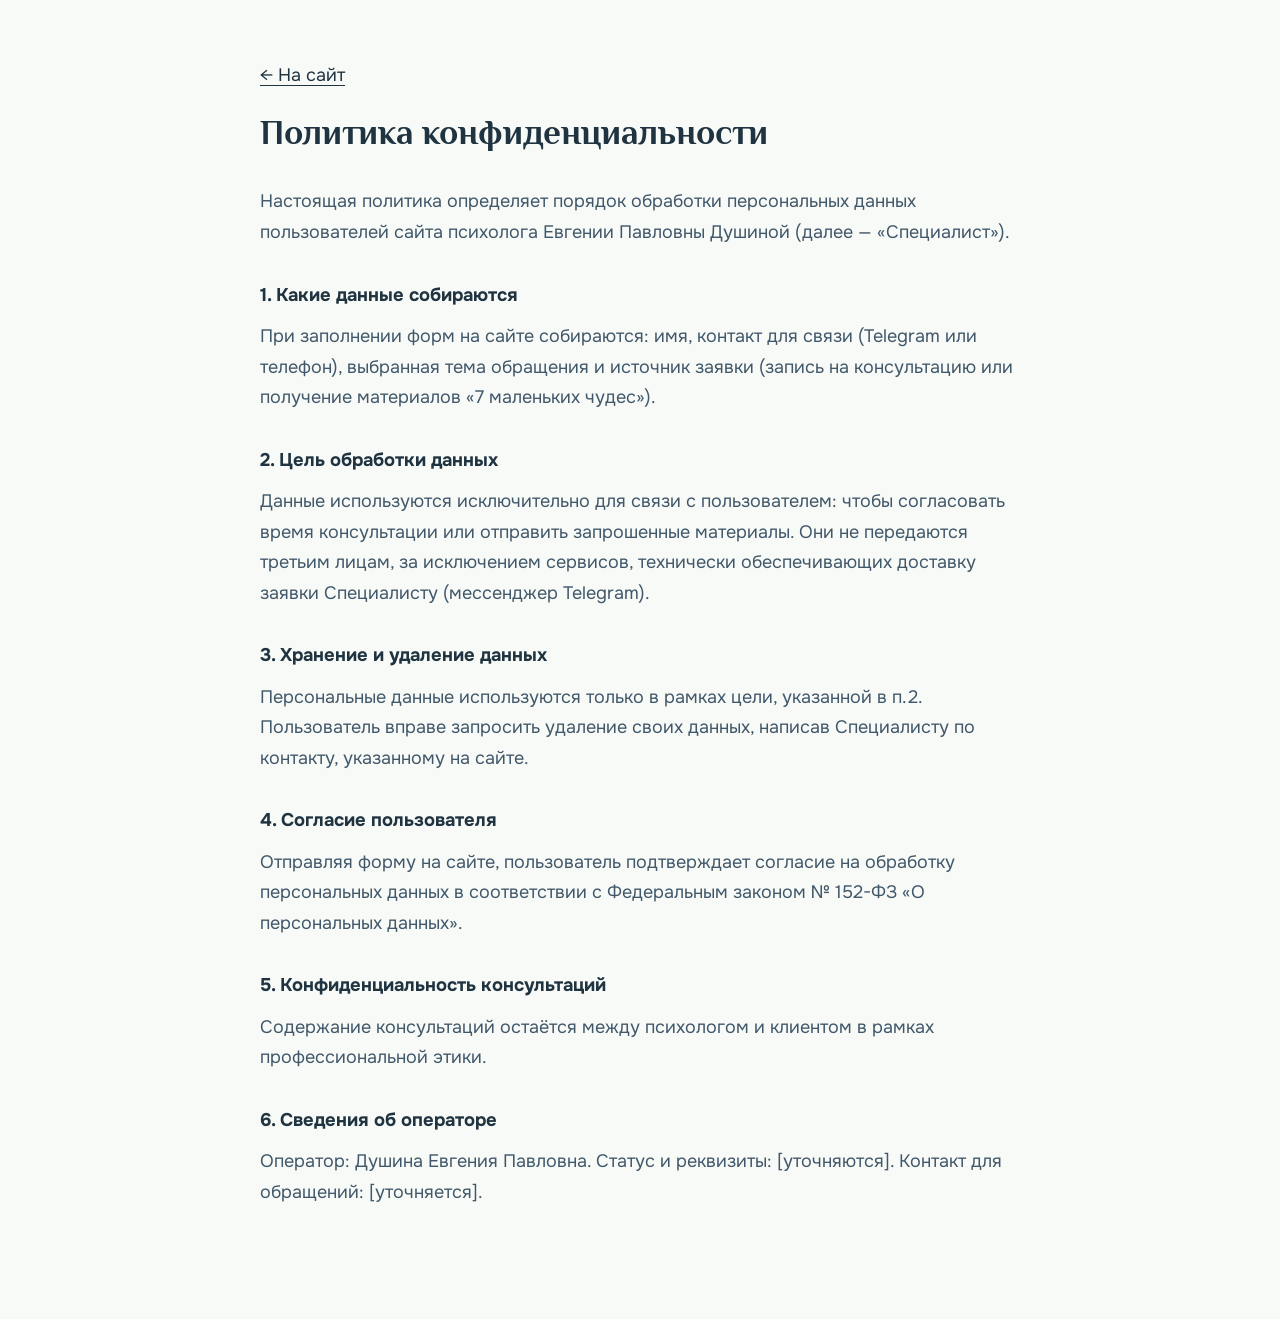
==== privacy.html @ d95d9e1d "init: landing for Evgeniya Dushina" ====
<!DOCTYPE html>
<html lang="ru">
<head>
<meta charset="UTF-8">
<meta name="viewport" content="width=device-width, initial-scale=1.0">
<title>Политика конфиденциальности — Евгения Душина, психолог</title>
<meta name="robots" content="noindex">
<link href="https://fonts.googleapis.com/css2?family=Onest:wght@400;600&family=Philosopher:wght@700&display=swap" rel="stylesheet">
<style>
  body { font-family: 'Onest', system-ui, sans-serif; max-width: 760px; margin: 0 auto; padding: 60px 24px 100px; color: #1F3340; line-height: 1.7; background: #F8FAF7; font-size: 18px; }
  h1 { font-family: 'Philosopher', Georgia, serif; font-size: 2.2rem; margin: 0 0 24px; }
  h2 { font-size: 1.15rem; margin: 32px 0 10px; }
  a { color: #1F3340; text-underline-offset: 4px; }
  p { margin: 0 0 12px; color: #41586A; }
</style>
</head>
<body>
  <p><a href="index.html">← На сайт</a></p>
  <h1>Политика конфиденциальности</h1>
  <p>Настоящая политика определяет порядок обработки персональных данных пользователей сайта психолога Евгении Павловны Душиной (далее — «Специалист»).</p>

  <h2>1. Какие данные собираются</h2>
  <p>При заполнении форм на сайте собираются: имя, контакт для связи (Telegram или телефон), выбранная тема обращения и источник заявки (запись на консультацию или получение материалов «7 маленьких чудес»).</p>

  <h2>2. Цель обработки данных</h2>
  <p>Данные используются исключительно для связи с пользователем: чтобы согласовать время консультации или отправить запрошенные материалы. Они не передаются третьим лицам, за исключением сервисов, технически обеспечивающих доставку заявки Специалисту (мессенджер Telegram).</p>

  <h2>3. Хранение и удаление данных</h2>
  <p>Персональные данные используются только в рамках цели, указанной в п.2. Пользователь вправе запросить удаление своих данных, написав Специалисту по контакту, указанному на сайте.</p>

  <h2>4. Согласие пользователя</h2>
  <p>Отправляя форму на сайте, пользователь подтверждает согласие на обработку персональных данных в соответствии с Федеральным законом № 152-ФЗ «О персональных данных».</p>

  <h2>5. Конфиденциальность консультаций</h2>
  <p>Содержание консультаций остаётся между психологом и клиентом в рамках профессиональной этики.</p>

  <h2>6. Сведения об операторе</h2>
  <p>Оператор: Душина Евгения Павловна. Статус и реквизиты: [уточняются]. Контакт для обращений: [уточняется].</p>
</body>
</html>
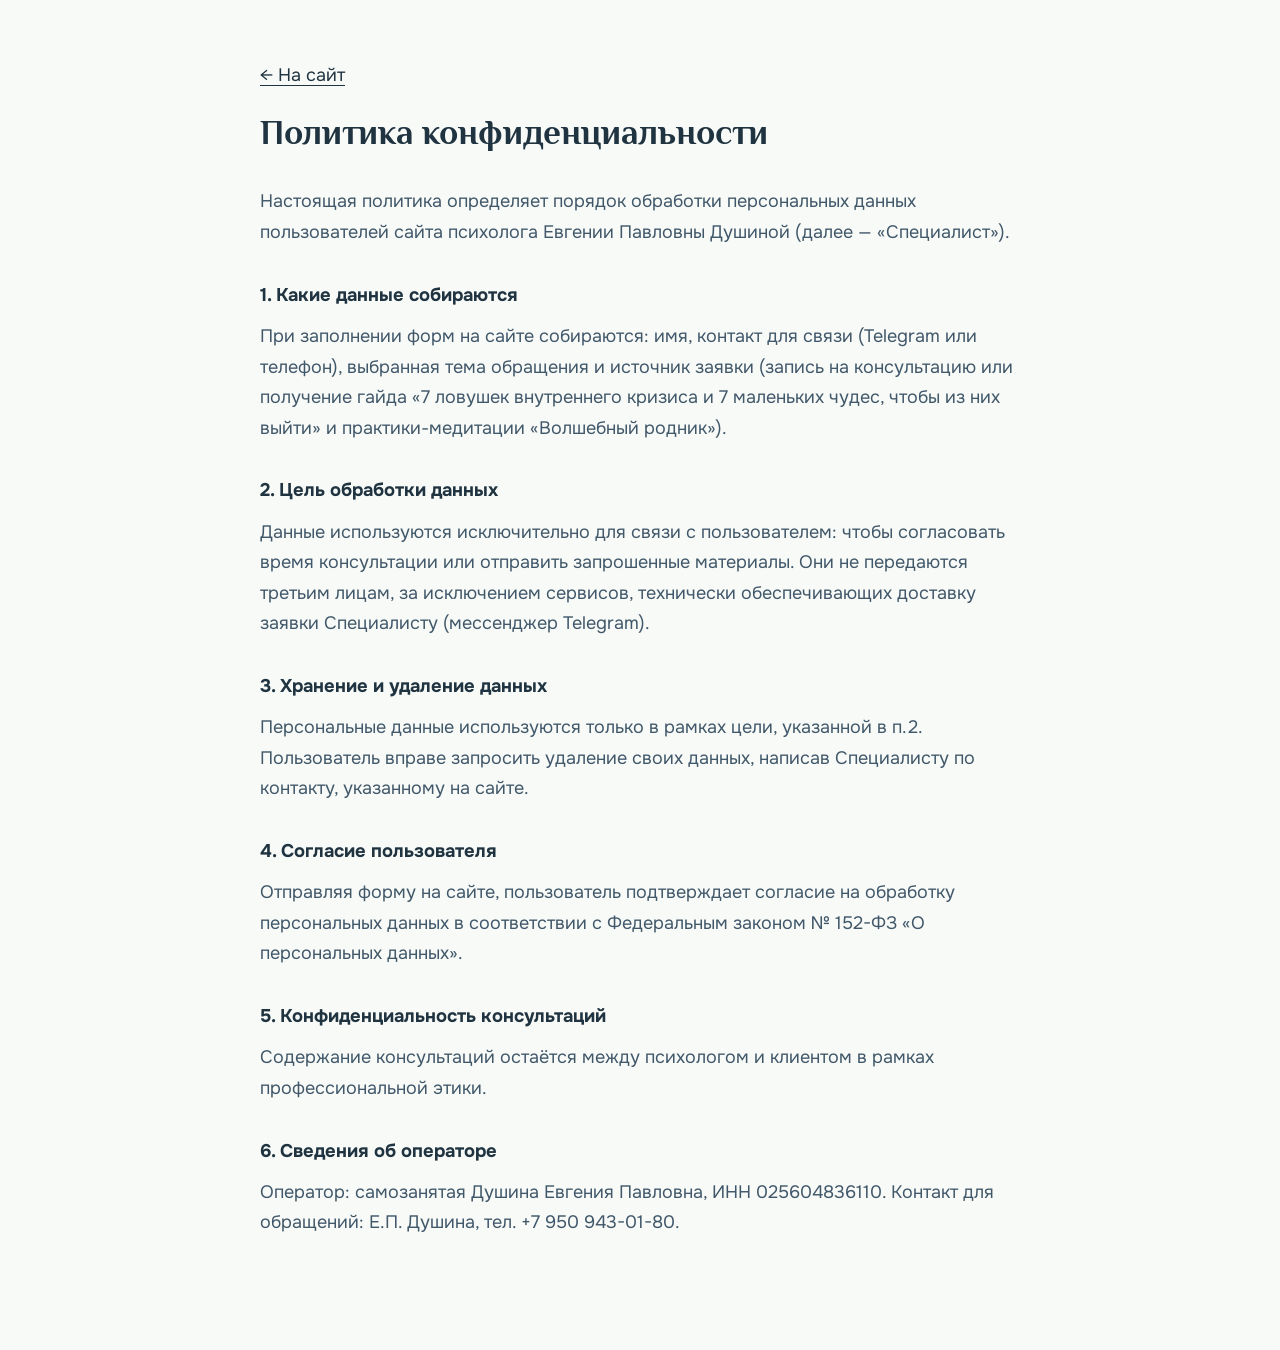
==== commit c69d47e7: "v2: client edits (guide name, prices, about, reviews, contacts, photos)" ====
--- a/privacy.html
+++ b/privacy.html
@@ -20,7 +20,7 @@
   <p>Настоящая политика определяет порядок обработки персональных данных пользователей сайта психолога Евгении Павловны Душиной (далее — «Специалист»).</p>
 
   <h2>1. Какие данные собираются</h2>
-  <p>При заполнении форм на сайте собираются: имя, контакт для связи (Telegram или телефон), выбранная тема обращения и источник заявки (запись на консультацию или получение материалов «7 маленьких чудес»).</p>
+  <p>При заполнении форм на сайте собираются: имя, контакт для связи (Telegram или телефон), выбранная тема обращения и источник заявки (запись на консультацию или получение гайда «7 ловушек внутреннего кризиса и 7 маленьких чудес, чтобы из них выйти» и практики-медитации «Волшебный родник»).</p>
 
   <h2>2. Цель обработки данных</h2>
   <p>Данные используются исключительно для связи с пользователем: чтобы согласовать время консультации или отправить запрошенные материалы. Они не передаются третьим лицам, за исключением сервисов, технически обеспечивающих доставку заявки Специалисту (мессенджер Telegram).</p>
@@ -35,6 +35,6 @@
   <p>Содержание консультаций остаётся между психологом и клиентом в рамках профессиональной этики.</p>
 
   <h2>6. Сведения об операторе</h2>
-  <p>Оператор: Душина Евгения Павловна. Статус и реквизиты: [уточняются]. Контакт для обращений: [уточняется].</p>
+  <p>Оператор: самозанятая Душина Евгения Павловна, ИНН 025604836110. Контакт для обращений: Е.П. Душина, тел. +7 950 943-01-80.</p>
 </body>
 </html>
